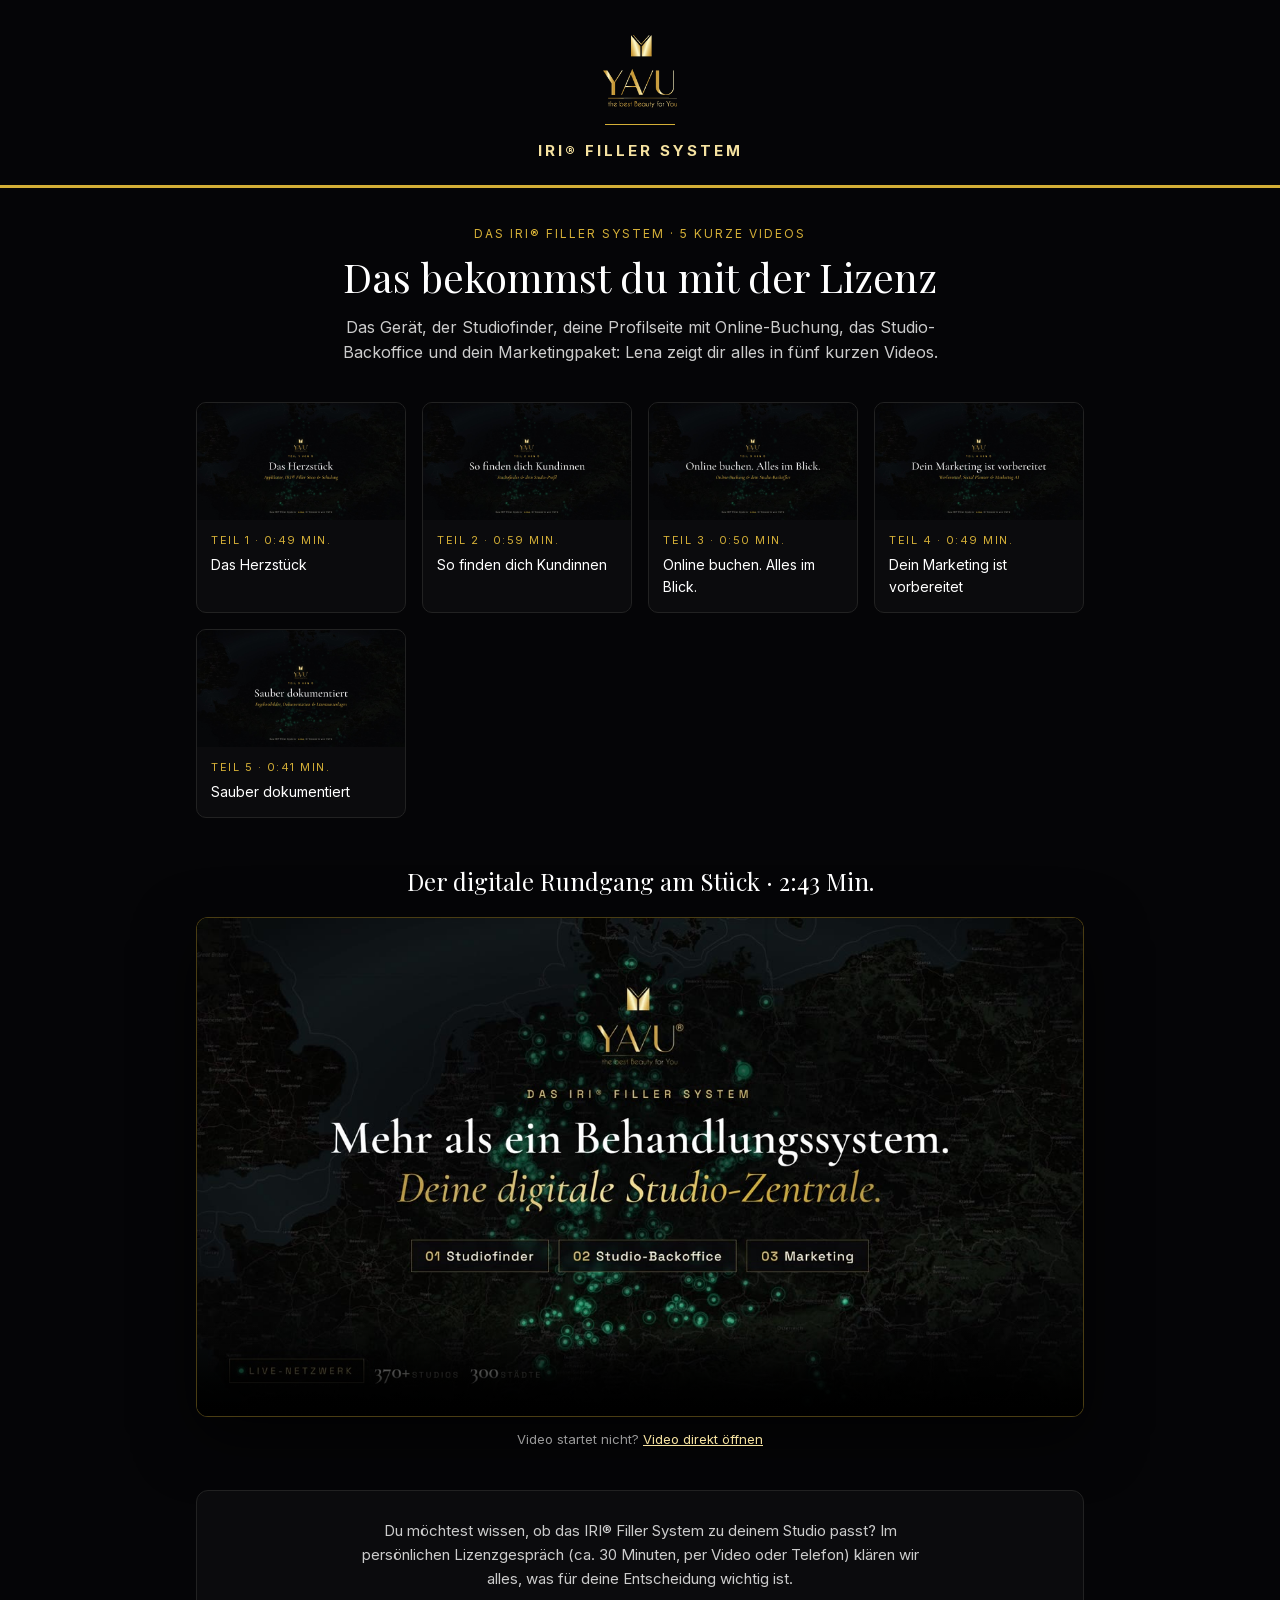
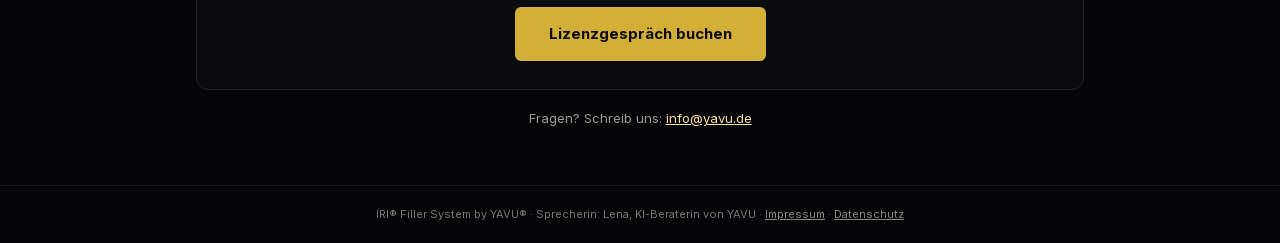
==== rundgang/index.html @ abdec5b2 "Rundgang: 5 Kurzvideos mit Lena + Übersicht (/rundgang, /rundgang/teil-1..5) Video-Seiten für die Le" ====
<!DOCTYPE html>
<html lang="de">
<head>
<meta charset="UTF-8">
<meta name="viewport" content="width=device-width, initial-scale=1.0">
<title>Das bekommst du mit der IRI® Filler Lizenz | IRI® Filler System by YAVU®</title>
<meta name="description" content="Das Gerät, der Studiofinder, Online-Buchung, Studio-Backoffice und Marketingpaket – alles, was zur IRI® Filler Lizenz gehört.">
<meta name="robots" content="noindex, follow">
<meta property="og:title" content="Das bekommst du mit der IRI® Filler Lizenz">
<meta property="og:description" content="Das Gerät, der Studiofinder, Online-Buchung, Studio-Backoffice und Marketingpaket – alles, was zur IRI® Filler Lizenz gehört.">
<meta property="og:image" content="https://iri-filler.de/rundgang/vorschau.jpg">
<link href="/assets/fonts/fonts.css" rel="stylesheet">
<style>
  *, *::before, *::after { margin: 0; padding: 0; box-sizing: border-box; }
  :root { --gold: #D4AF37; --gold-light: #F5E2A0; --black: #050507; --text: #CCCCCC; --muted: #999999; }
  html, body { background: var(--black); color: #fff; }
  body { font-family: 'Inter', -apple-system, BlinkMacSystemFont, sans-serif; line-height: 1.6; min-height: 100vh; display: flex; flex-direction: column; }
  header { text-align: center; padding: 32px 16px 22px; }
  header img { width: 80px; height: auto; display: block; margin: 0 auto; }
  .rule { width: 70px; height: 1px; background: var(--gold); margin: 14px auto; }
  .brand { font-size: 15px; font-weight: 700; color: var(--gold-light); letter-spacing: 3px; }
  .goldbar { height: 3px; background: var(--gold); }
  main { flex: 1; width: 100%; max-width: 920px; margin: 0 auto; padding: 36px 16px 56px; text-align: center; }
  .kicker { font-size: 12px; color: var(--gold); letter-spacing: 2px; text-transform: uppercase; margin-bottom: 10px; }
  h1 { font-family: 'Playfair Display', Georgia, serif; font-weight: 400; font-size: clamp(26px, 5vw, 40px); line-height: 1.2; margin-bottom: 14px; }
  .lead { color: var(--text); font-size: 16px; max-width: 620px; margin: 0 auto 28px; }
  .player { border: 1px solid rgba(212,175,55,.35); border-radius: 12px; overflow: hidden; background: #000; box-shadow: 0 20px 60px rgba(0,0,0,.6); }
  video { display: block; width: 100%; height: auto; aspect-ratio: 16 / 9; background: #000; }
  .fallback { margin-top: 12px; font-size: 13px; color: var(--muted); }
  .fallback a, .help a { color: var(--gold-light); }
  .nav { display: flex; justify-content: space-between; gap: 12px; margin-top: 22px; font-size: 14px; }
  .nav a { color: var(--gold-light); text-decoration: none; }
  .nav span { flex: 1; }
  .box { margin-top: 40px; padding: 28px 20px; border: 1px solid #222; border-radius: 12px; background: #0b0b0d; }
  .box p { color: var(--text); font-size: 15px; max-width: 560px; margin: 0 auto; }
  .cta { display: inline-block; margin-top: 16px; background: var(--gold); color: #0b0b0d; text-decoration: none; padding: 15px 34px; border-radius: 6px; font-weight: 700; font-size: 15px; }
  .cta:hover { background: var(--gold-light); }
  .help { margin-top: 18px; font-size: 13px; color: var(--muted); }
  .h2 { font-family: 'Playfair Display', Georgia, serif; font-weight: 400; font-size: 24px; margin: 44px 0 16px; }
  .teile { display: grid; grid-template-columns: repeat(auto-fit, minmax(200px, 1fr)); gap: 16px; margin-top: 36px; text-align: left; }
  .teile a { display: block; text-decoration: none; color: #fff; border: 1px solid #222; border-radius: 10px; overflow: hidden; background: #0b0b0d; }
  .teile a:hover { border-color: rgba(212,175,55,.6); }
  .teile img { display: block; width: 100%; aspect-ratio: 16/9; object-fit: cover; }
  .teile div { padding: 12px 14px 14px; font-size: 14px; }
  .teile small { display: block; color: var(--gold); font-size: 11px; letter-spacing: 1.5px; text-transform: uppercase; margin-bottom: 4px; }
  footer { border-top: 1px solid #1a1a1a; padding: 20px 16px; text-align: center; font-size: 11px; color: #777; }
  footer a { color: #888; }
</style>
</head>
<body>
<header>
  <img src="/rundgang/yavu-logo-gold.png" alt="YAVU" width="80" height="77">
  <div class="rule"></div>
  <div class="brand">IRI® FILLER SYSTEM</div>
</header>
<div class="goldbar"></div>
<main>
  <div class="kicker">Das IRI® Filler System · 5 kurze Videos</div>
  <h1>Das bekommst du mit der Lizenz</h1>
  <p class="lead">Das Gerät, der Studiofinder, deine Profilseite mit Online-Buchung, das Studio-Backoffice und dein Marketingpaket: Lena zeigt dir alles in fünf kurzen Videos.</p>
  <div class="teile">
    <a href="/rundgang/teil-1/"><img src="/rundgang/teil-1/vorschau.jpg" alt="" loading="lazy"><div><small>Teil 1 · 0:49 Min.</small>Das Herzstück</div></a>
    <a href="/rundgang/teil-2/"><img src="/rundgang/teil-2/vorschau.jpg" alt="" loading="lazy"><div><small>Teil 2 · 0:59 Min.</small>So finden dich Kundinnen</div></a>
    <a href="/rundgang/teil-3/"><img src="/rundgang/teil-3/vorschau.jpg" alt="" loading="lazy"><div><small>Teil 3 · 0:50 Min.</small>Online buchen. Alles im Blick.</div></a>
    <a href="/rundgang/teil-4/"><img src="/rundgang/teil-4/vorschau.jpg" alt="" loading="lazy"><div><small>Teil 4 · 0:49 Min.</small>Dein Marketing ist vorbereitet</div></a>
    <a href="/rundgang/teil-5/"><img src="/rundgang/teil-5/vorschau.jpg" alt="" loading="lazy"><div><small>Teil 5 · 0:41 Min.</small>Sauber dokumentiert</div></a>
  </div>
  <h2 class="h2">Der digitale Rundgang am Stück · 2:43 Min.</h2>
  <div class="player">
    <video controls playsinline preload="metadata" poster="/rundgang/vorschau.jpg">
      <source src="/rundgang/IRI-Filler-Rundgang.mp4" type="video/mp4">
      <track kind="captions" src="/rundgang/untertitel.vtt" srclang="de" label="Deutsch">
      Dein Browser kann dieses Video leider nicht abspielen.
    </video>
  </div>
  <p class="fallback">Video startet nicht? <a href="/rundgang/IRI-Filler-Rundgang.mp4">Video direkt öffnen</a></p>
  <div class="box">
    <p>Du möchtest wissen, ob das IRI® Filler System zu deinem Studio passt? Im persönlichen Lizenzgespräch (ca. 30 Minuten, per Video oder Telefon) klären wir alles, was für deine Entscheidung wichtig ist.</p>
    <a class="cta" href="https://calendly.com/jonathan-kaiser-yavu/zweitgesprach-klon" target="_blank" rel="noopener">Lizenzgespräch buchen</a>
  </div>
  <p class="help">Fragen? Schreib uns: <a href="mailto:info@yavu.de">info@yavu.de</a></p>
</main>
<footer>
  IRI® Filler System by YAVU® · Sprecherin: Lena, KI-Beraterin von YAVU · <a href="/impressum.html">Impressum</a> · <a href="https://hyaluron-ohne-nadel.de/datenschutz">Datenschutz</a>
</footer>
</body>
</html>
---- assets/fonts/fonts.css ----
@font-face {
  font-family: 'Inter';
  font-style: normal;
  font-weight: 300;
  font-display: swap;
  src: url(/assets/fonts/Inter-300-latin-ext.woff2) format('woff2');
  unicode-range: U+0100-02BA, U+02BD-02C5, U+02C7-02CC, U+02CE-02D7, U+02DD-02FF, U+0304, U+0308, U+0329, U+1D00-1DBF, U+1E00-1E9F, U+1EF2-1EFF, U+2020, U+20A0-20AB, U+20AD-20C0, U+2113, U+2C60-2C7F, U+A720-A7FF;
}
@font-face {
  font-family: 'Inter';
  font-style: normal;
  font-weight: 300;
  font-display: swap;
  src: url(/assets/fonts/Inter-300-latin.woff2) format('woff2');
  unicode-range: U+0000-00FF, U+0131, U+0152-0153, U+02BB-02BC, U+02C6, U+02DA, U+02DC, U+0304, U+0308, U+0329, U+2000-206F, U+20AC, U+2122, U+2191, U+2193, U+2212, U+2215, U+FEFF, U+FFFD;
}
@font-face {
  font-family: 'Inter';
  font-style: normal;
  font-weight: 400;
  font-display: swap;
  src: url(/assets/fonts/Inter-400-latin-ext.woff2) format('woff2');
  unicode-range: U+0100-02BA, U+02BD-02C5, U+02C7-02CC, U+02CE-02D7, U+02DD-02FF, U+0304, U+0308, U+0329, U+1D00-1DBF, U+1E00-1E9F, U+1EF2-1EFF, U+2020, U+20A0-20AB, U+20AD-20C0, U+2113, U+2C60-2C7F, U+A720-A7FF;
}
@font-face {
  font-family: 'Inter';
  font-style: normal;
  font-weight: 400;
  font-display: swap;
  src: url(/assets/fonts/Inter-400-latin.woff2) format('woff2');
  unicode-range: U+0000-00FF, U+0131, U+0152-0153, U+02BB-02BC, U+02C6, U+02DA, U+02DC, U+0304, U+0308, U+0329, U+2000-206F, U+20AC, U+2122, U+2191, U+2193, U+2212, U+2215, U+FEFF, U+FFFD;
}
@font-face {
  font-family: 'Inter';
  font-style: normal;
  font-weight: 500;
  font-display: swap;
  src: url(/assets/fonts/Inter-500-latin-ext.woff2) format('woff2');
  unicode-range: U+0100-02BA, U+02BD-02C5, U+02C7-02CC, U+02CE-02D7, U+02DD-02FF, U+0304, U+0308, U+0329, U+1D00-1DBF, U+1E00-1E9F, U+1EF2-1EFF, U+2020, U+20A0-20AB, U+20AD-20C0, U+2113, U+2C60-2C7F, U+A720-A7FF;
}
@font-face {
  font-family: 'Inter';
  font-style: normal;
  font-weight: 500;
  font-display: swap;
  src: url(/assets/fonts/Inter-500-latin.woff2) format('woff2');
  unicode-range: U+0000-00FF, U+0131, U+0152-0153, U+02BB-02BC, U+02C6, U+02DA, U+02DC, U+0304, U+0308, U+0329, U+2000-206F, U+20AC, U+2122, U+2191, U+2193, U+2212, U+2215, U+FEFF, U+FFFD;
}
@font-face {
  font-family: 'Inter';
  font-style: normal;
  font-weight: 600;
  font-display: swap;
  src: url(/assets/fonts/Inter-600-latin-ext.woff2) format('woff2');
  unicode-range: U+0100-02BA, U+02BD-02C5, U+02C7-02CC, U+02CE-02D7, U+02DD-02FF, U+0304, U+0308, U+0329, U+1D00-1DBF, U+1E00-1E9F, U+1EF2-1EFF, U+2020, U+20A0-20AB, U+20AD-20C0, U+2113, U+2C60-2C7F, U+A720-A7FF;
}
@font-face {
  font-family: 'Inter';
  font-style: normal;
  font-weight: 600;
  font-display: swap;
  src: url(/assets/fonts/Inter-600-latin.woff2) format('woff2');
  unicode-range: U+0000-00FF, U+0131, U+0152-0153, U+02BB-02BC, U+02C6, U+02DA, U+02DC, U+0304, U+0308, U+0329, U+2000-206F, U+20AC, U+2122, U+2191, U+2193, U+2212, U+2215, U+FEFF, U+FFFD;
}
@font-face {
  font-family: 'Inter';
  font-style: normal;
  font-weight: 700;
  font-display: swap;
  src: url(/assets/fonts/Inter-700-latin-ext.woff2) format('woff2');
  unicode-range: U+0100-02BA, U+02BD-02C5, U+02C7-02CC, U+02CE-02D7, U+02DD-02FF, U+0304, U+0308, U+0329, U+1D00-1DBF, U+1E00-1E9F, U+1EF2-1EFF, U+2020, U+20A0-20AB, U+20AD-20C0, U+2113, U+2C60-2C7F, U+A720-A7FF;
}
@font-face {
  font-family: 'Inter';
  font-style: normal;
  font-weight: 700;
  font-display: swap;
  src: url(/assets/fonts/Inter-700-latin.woff2) format('woff2');
  unicode-range: U+0000-00FF, U+0131, U+0152-0153, U+02BB-02BC, U+02C6, U+02DA, U+02DC, U+0304, U+0308, U+0329, U+2000-206F, U+20AC, U+2122, U+2191, U+2193, U+2212, U+2215, U+FEFF, U+FFFD;
}
@font-face {
  font-family: 'Inter';
  font-style: normal;
  font-weight: 800;
  font-display: swap;
  src: url(/assets/fonts/Inter-800-latin-ext.woff2) format('woff2');
  unicode-range: U+0100-02BA, U+02BD-02C5, U+02C7-02CC, U+02CE-02D7, U+02DD-02FF, U+0304, U+0308, U+0329, U+1D00-1DBF, U+1E00-1E9F, U+1EF2-1EFF, U+2020, U+20A0-20AB, U+20AD-20C0, U+2113, U+2C60-2C7F, U+A720-A7FF;
}
@font-face {
  font-family: 'Inter';
  font-style: normal;
  font-weight: 800;
  font-display: swap;
  src: url(/assets/fonts/Inter-800-latin.woff2) format('woff2');
  unicode-range: U+0000-00FF, U+0131, U+0152-0153, U+02BB-02BC, U+02C6, U+02DA, U+02DC, U+0304, U+0308, U+0329, U+2000-206F, U+20AC, U+2122, U+2191, U+2193, U+2212, U+2215, U+FEFF, U+FFFD;
}
@font-face {
  font-family: 'Inter';
  font-style: normal;
  font-weight: 900;
  font-display: swap;
  src: url(/assets/fonts/Inter-900-latin-ext.woff2) format('woff2');
  unicode-range: U+0100-02BA, U+02BD-02C5, U+02C7-02CC, U+02CE-02D7, U+02DD-02FF, U+0304, U+0308, U+0329, U+1D00-1DBF, U+1E00-1E9F, U+1EF2-1EFF, U+2020, U+20A0-20AB, U+20AD-20C0, U+2113, U+2C60-2C7F, U+A720-A7FF;
}
@font-face {
  font-family: 'Inter';
  font-style: normal;
  font-weight: 900;
  font-display: swap;
  src: url(/assets/fonts/Inter-900-latin.woff2) format('woff2');
  unicode-range: U+0000-00FF, U+0131, U+0152-0153, U+02BB-02BC, U+02C6, U+02DA, U+02DC, U+0304, U+0308, U+0329, U+2000-206F, U+20AC, U+2122, U+2191, U+2193, U+2212, U+2215, U+FEFF, U+FFFD;
}
@font-face {
  font-family: 'Playfair Display';
  font-style: italic;
  font-weight: 400;
  font-display: swap;
  src: url(/assets/fonts/PlayfairDisplay-400-italic-latin-ext.woff2) format('woff2');
  unicode-range: U+0100-02BA, U+02BD-02C5, U+02C7-02CC, U+02CE-02D7, U+02DD-02FF, U+0304, U+0308, U+0329, U+1D00-1DBF, U+1E00-1E9F, U+1EF2-1EFF, U+2020, U+20A0-20AB, U+20AD-20C0, U+2113, U+2C60-2C7F, U+A720-A7FF;
}
@font-face {
  font-family: 'Playfair Display';
  font-style: italic;
  font-weight: 400;
  font-display: swap;
  src: url(/assets/fonts/PlayfairDisplay-400-italic-latin.woff2) format('woff2');
  unicode-range: U+0000-00FF, U+0131, U+0152-0153, U+02BB-02BC, U+02C6, U+02DA, U+02DC, U+0304, U+0308, U+0329, U+2000-206F, U+20AC, U+2122, U+2191, U+2193, U+2212, U+2215, U+FEFF, U+FFFD;
}
@font-face {
  font-family: 'Playfair Display';
  font-style: normal;
  font-weight: 400;
  font-display: swap;
  src: url(/assets/fonts/PlayfairDisplay-400-latin-ext.woff2) format('woff2');
  unicode-range: U+0100-02BA, U+02BD-02C5, U+02C7-02CC, U+02CE-02D7, U+02DD-02FF, U+0304, U+0308, U+0329, U+1D00-1DBF, U+1E00-1E9F, U+1EF2-1EFF, U+2020, U+20A0-20AB, U+20AD-20C0, U+2113, U+2C60-2C7F, U+A720-A7FF;
}
@font-face {
  font-family: 'Playfair Display';
  font-style: normal;
  font-weight: 400;
  font-display: swap;
  src: url(/assets/fonts/PlayfairDisplay-400-latin.woff2) format('woff2');
  unicode-range: U+0000-00FF, U+0131, U+0152-0153, U+02BB-02BC, U+02C6, U+02DA, U+02DC, U+0304, U+0308, U+0329, U+2000-206F, U+20AC, U+2122, U+2191, U+2193, U+2212, U+2215, U+FEFF, U+FFFD;
}
@font-face {
  font-family: 'Playfair Display';
  font-style: normal;
  font-weight: 700;
  font-display: swap;
  src: url(/assets/fonts/PlayfairDisplay-700-latin-ext.woff2) format('woff2');
  unicode-range: U+0100-02BA, U+02BD-02C5, U+02C7-02CC, U+02CE-02D7, U+02DD-02FF, U+0304, U+0308, U+0329, U+1D00-1DBF, U+1E00-1E9F, U+1EF2-1EFF, U+2020, U+20A0-20AB, U+20AD-20C0, U+2113, U+2C60-2C7F, U+A720-A7FF;
}
@font-face {
  font-family: 'Playfair Display';
  font-style: normal;
  font-weight: 700;
  font-display: swap;
  src: url(/assets/fonts/PlayfairDisplay-700-latin.woff2) format('woff2');
  unicode-range: U+0000-00FF, U+0131, U+0152-0153, U+02BB-02BC, U+02C6, U+02DA, U+02DC, U+0304, U+0308, U+0329, U+2000-206F, U+20AC, U+2122, U+2191, U+2193, U+2212, U+2215, U+FEFF, U+FFFD;
}
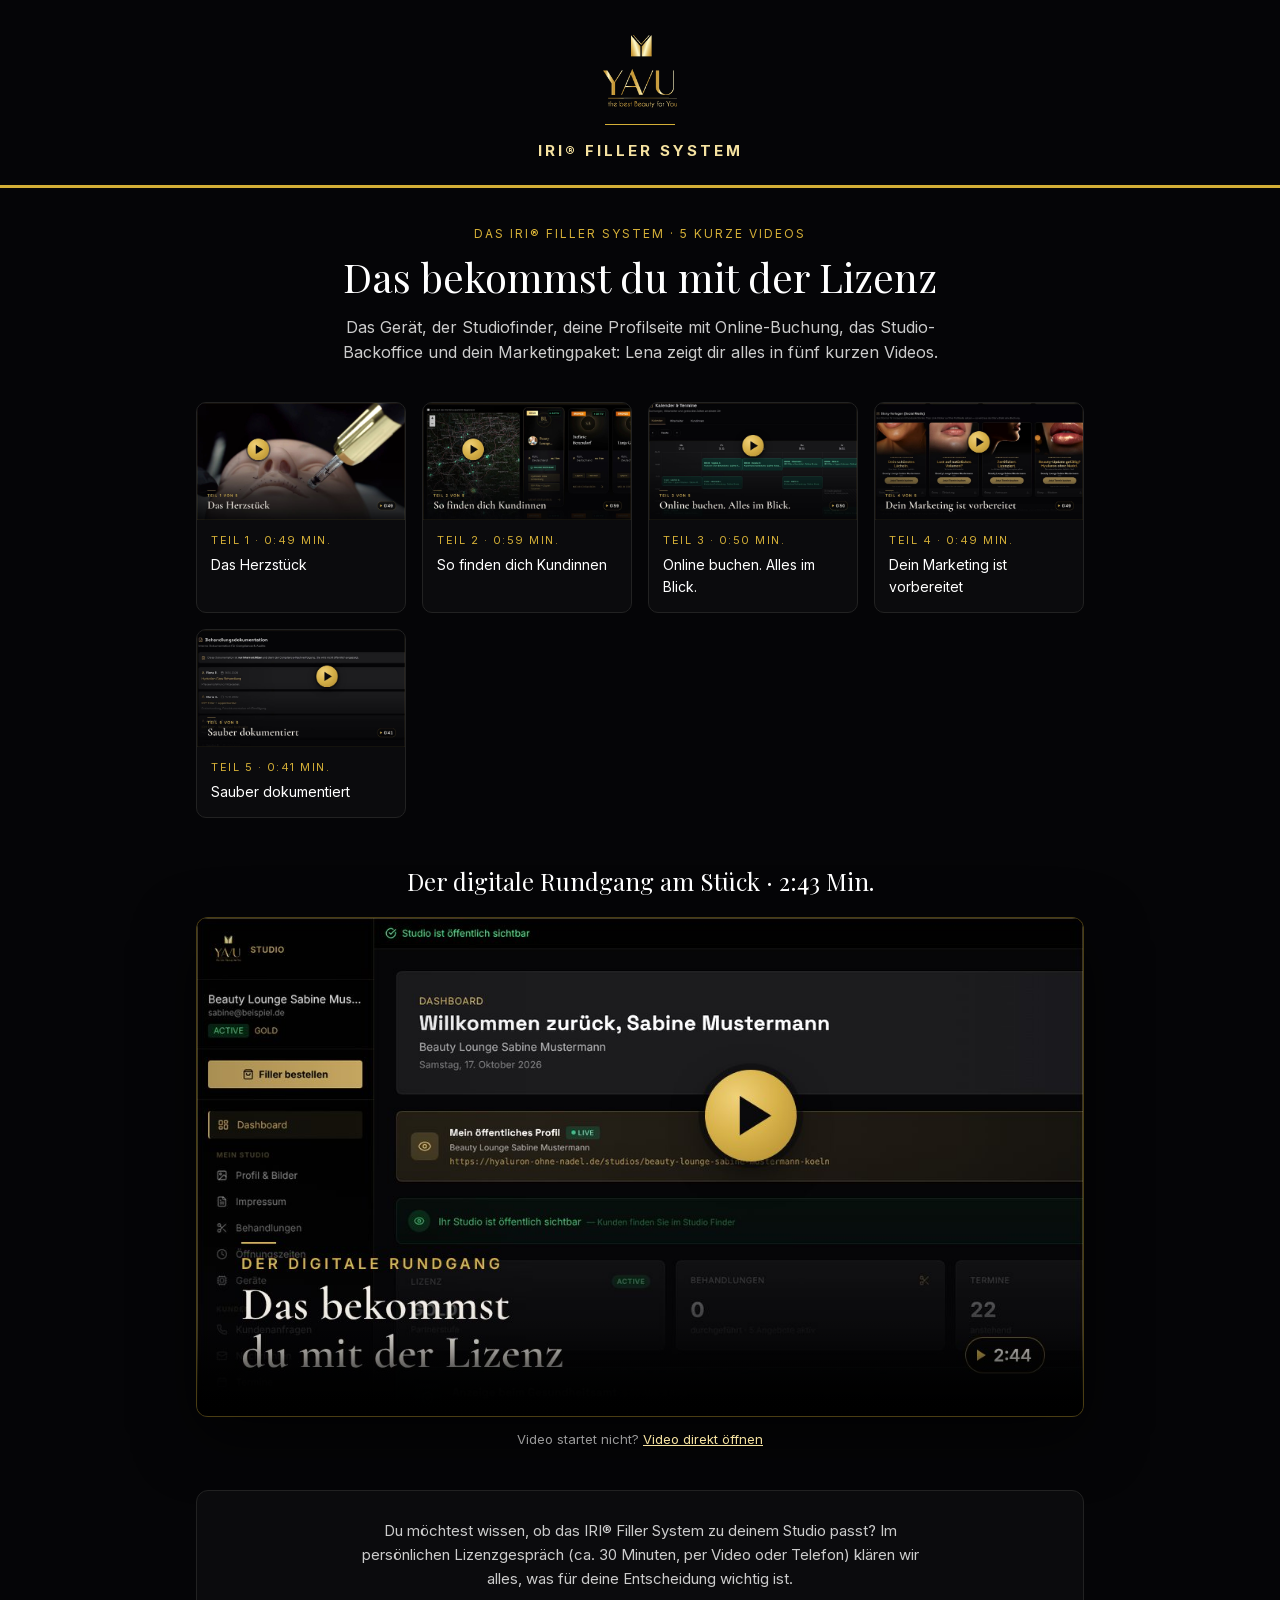
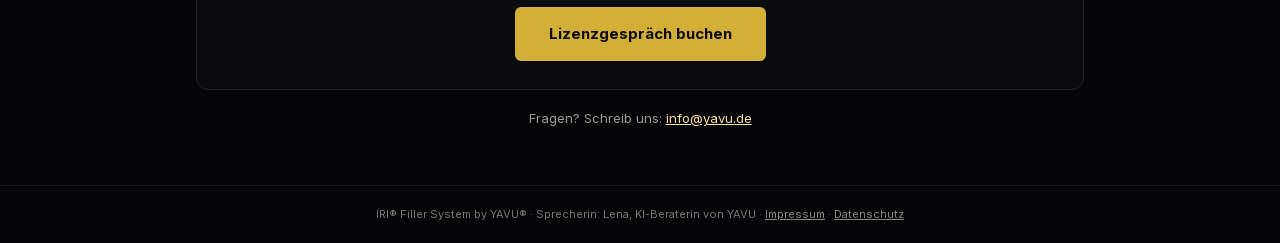
==== commit f0e35ef1: "fix: use current thumbnails on tour overview" ====
--- a/rundgang/index.html
+++ b/rundgang/index.html
@@ -8,7 +8,7 @@
 <meta name="robots" content="noindex, follow">
 <meta property="og:title" content="Das bekommst du mit der IRI® Filler Lizenz">
 <meta property="og:description" content="Das Gerät, der Studiofinder, Online-Buchung, Studio-Backoffice und Marketingpaket – alles, was zur IRI® Filler Lizenz gehört.">
-<meta property="og:image" content="https://iri-filler.de/rundgang/vorschau.jpg">
+<meta property="og:image" content="https://iri-filler.de/rundgang/mail.jpg">
 <link href="/assets/fonts/fonts.css" rel="stylesheet">
 <style>
   *, *::before, *::after { margin: 0; padding: 0; box-sizing: border-box; }
@@ -59,15 +59,15 @@
   <h1>Das bekommst du mit der Lizenz</h1>
   <p class="lead">Das Gerät, der Studiofinder, deine Profilseite mit Online-Buchung, das Studio-Backoffice und dein Marketingpaket: Lena zeigt dir alles in fünf kurzen Videos.</p>
   <div class="teile">
-    <a href="/rundgang/teil-1/"><img src="/rundgang/teil-1/vorschau.jpg" alt="" loading="lazy"><div><small>Teil 1 · 0:49 Min.</small>Das Herzstück</div></a>
-    <a href="/rundgang/teil-2/"><img src="/rundgang/teil-2/vorschau.jpg" alt="" loading="lazy"><div><small>Teil 2 · 0:59 Min.</small>So finden dich Kundinnen</div></a>
-    <a href="/rundgang/teil-3/"><img src="/rundgang/teil-3/vorschau.jpg" alt="" loading="lazy"><div><small>Teil 3 · 0:50 Min.</small>Online buchen. Alles im Blick.</div></a>
-    <a href="/rundgang/teil-4/"><img src="/rundgang/teil-4/vorschau.jpg" alt="" loading="lazy"><div><small>Teil 4 · 0:49 Min.</small>Dein Marketing ist vorbereitet</div></a>
-    <a href="/rundgang/teil-5/"><img src="/rundgang/teil-5/vorschau.jpg" alt="" loading="lazy"><div><small>Teil 5 · 0:41 Min.</small>Sauber dokumentiert</div></a>
+    <a href="/rundgang/teil-1/"><img src="/rundgang/teil-1/mail.jpg" alt="" loading="lazy"><div><small>Teil 1 · 0:49 Min.</small>Das Herzstück</div></a>
+    <a href="/rundgang/teil-2/"><img src="/rundgang/teil-2/mail.jpg" alt="" loading="lazy"><div><small>Teil 2 · 0:59 Min.</small>So finden dich Kundinnen</div></a>
+    <a href="/rundgang/teil-3/"><img src="/rundgang/teil-3/mail.jpg" alt="" loading="lazy"><div><small>Teil 3 · 0:50 Min.</small>Online buchen. Alles im Blick.</div></a>
+    <a href="/rundgang/teil-4/"><img src="/rundgang/teil-4/mail.jpg" alt="" loading="lazy"><div><small>Teil 4 · 0:49 Min.</small>Dein Marketing ist vorbereitet</div></a>
+    <a href="/rundgang/teil-5/"><img src="/rundgang/teil-5/mail.jpg" alt="" loading="lazy"><div><small>Teil 5 · 0:41 Min.</small>Sauber dokumentiert</div></a>
   </div>
   <h2 class="h2">Der digitale Rundgang am Stück · 2:43 Min.</h2>
   <div class="player">
-    <video controls playsinline preload="metadata" poster="/rundgang/vorschau.jpg">
+    <video controls playsinline preload="metadata" poster="/rundgang/mail.jpg">
       <source src="/rundgang/IRI-Filler-Rundgang.mp4" type="video/mp4">
       <track kind="captions" src="/rundgang/untertitel.vtt" srclang="de" label="Deutsch">
       Dein Browser kann dieses Video leider nicht abspielen.
